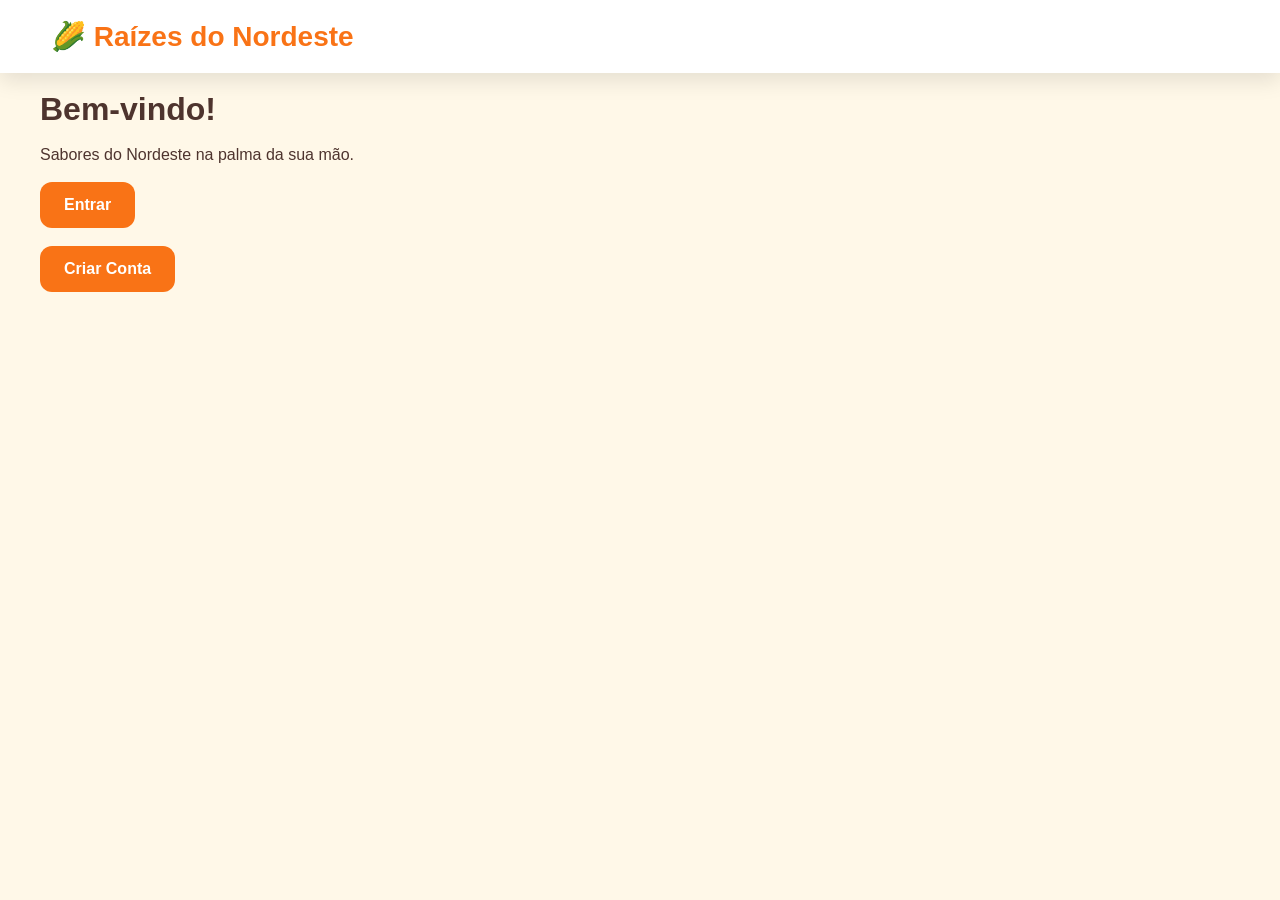
==== index.html @ 1860ddb3 "first commit" ====
<!DOCTYPE html>
<html lang="pt-br">

<head>

    <meta charset="UTF-8">

    <meta name="viewport" content="width=device-width, initial-scale=1.0">

    <title>Raízes do Nordeste</title>

    <link rel="stylesheet" href="css/variables.css">

    <link rel="stylesheet" href="css/style.css">

    <link rel="stylesheet" href="css/responsive.css">

</head>

<body>

    <header>

        <div class="container">

            <div class="logo">

                🌽 Raízes do Nordeste

            </div>

        </div>

    </header>

    <div class="container">

        <br>

        <h1>

            Bem-vindo!

        </h1>

        <br>

        <p>

            Sabores do Nordeste na palma da sua mão.

        </p>

        <br>

        <a href="login.html" class="btn">

            Entrar

        </a>

        <br><br>

        <a href="cadastro.html" class="btn">

            Criar Conta

        </a>

    </div>

    <script src="js/app.js"></script>

</body>

</html>
---- css/variables.css ----
:root{

--primary:#F97316;
--secondary:#2E7D32;
--background:#FFF8E8;
--dark:#4E342E;
--white:#FFFFFF;
--gray:#F5F5F5;
--danger:#D32F2F;

--radius:16px;

--shadow:0 8px 20px rgba(0,0,0,.10);

}
---- css/style.css ----
*{
margin:0;
padding:0;
box-sizing:border-box;
font-family:Inter,Arial,sans-serif;
}

body{

background:var(--background);
color:var(--dark);

}

header{

background:white;
padding:20px;

box-shadow:var(--shadow);

position:sticky;

top:0;

}

.container{

width:95%;
max-width:1200px;

margin:auto;

}

.logo{

font-size:28px;

font-weight:bold;

color:var(--primary);

}

.btn{

display:inline-block;

background:var(--primary);

color:white;

padding:14px 24px;

border:none;

border-radius:12px;

cursor:pointer;

font-size:16px;

transition:.3s;

}

.btn:hover{

transform:scale(1.05);

}

.card{

background:white;

border-radius:16px;

padding:20px;

box-shadow:var(--shadow);

margin-bottom:20px;

}

input{

width:100%;

padding:14px;

margin:10px 0;

border-radius:12px;

border:1px solid #ddd;

}

nav{

display:flex;

justify-content:space-around;

padding:15px;

background:white;

position:fixed;

bottom:0;

width:100%;

box-shadow:0 -3px 10px rgba(0,0,0,.1);

}

form{

display:flex;
flex-direction:column;
gap:15px;

}

label{

display:flex;
align-items:center;
gap:10px;

font-size:14px;

}

h2{

margin-bottom:20px;

}

a{

text-decoration:none;

color:var(--primary);

font-weight:bold;

}

.card{

max-width:500px;

margin:40px auto;

}

.barra{

width:100%;
height:20px;

background:#ddd;

border-radius:20px;

overflow:hidden;

margin-top:20px;

}

#progresso{

width:0%;

height:100%;

background:var(--secondary);

transition:1s;

}

.status{

padding:15px;

background:#F5F5F5;

border-radius:10px;

margin-top:10px;

font-weight:bold;

}
---- css/responsive.css ----
@media(max-width:768px){

.container{

width:95%;

}

}

@media(min-width:1024px){

.grid{

display:grid;

grid-template-columns:repeat(3,1fr);

gap:20px;

}

}
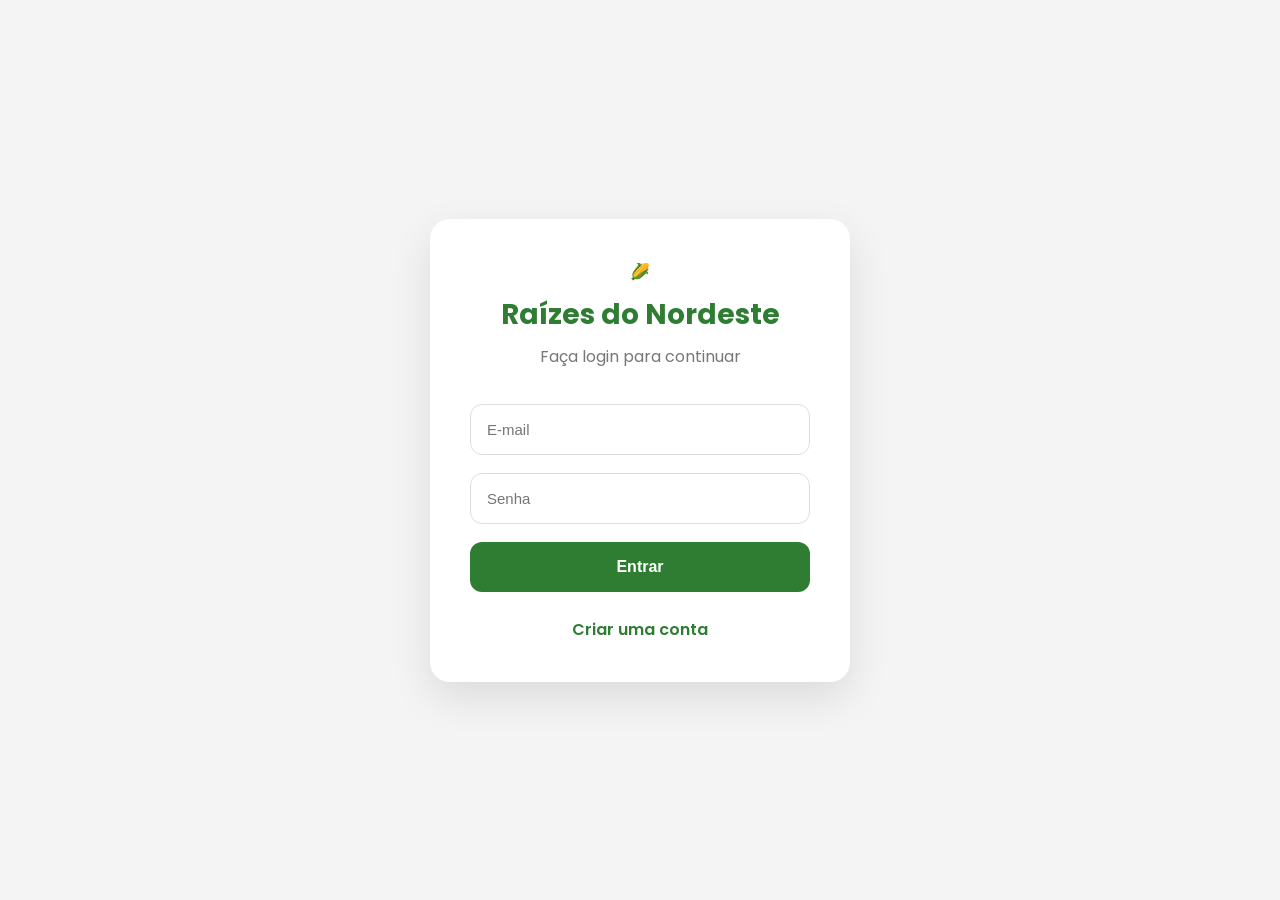
==== commit 4c3f802a: "feat: Reformulação do layout" ====
--- a/index.html
+++ b/index.html
@@ -1,75 +1,73 @@
 <!DOCTYPE html>
-<html lang="pt-br">
+<html lang="pt-BR">
 
 <head>
 
-    <meta charset="UTF-8">
+<meta charset="UTF-8">
+<meta name="viewport" content="width=device-width, initial-scale=1.0">
 
-    <meta name="viewport" content="width=device-width, initial-scale=1.0">
+<title>Login</title>
 
-    <title>Raízes do Nordeste</title>
+<link rel="preconnect" href="https://fonts.googleapis.com">
+<link href="https://fonts.googleapis.com/css2?family=Poppins:wght@300;400;500;600;700&display=swap" rel="stylesheet">
 
-    <link rel="stylesheet" href="css/variables.css">
-
-    <link rel="stylesheet" href="css/style.css">
-
-    <link rel="stylesheet" href="css/responsive.css">
+<link rel="stylesheet" href="css/style.css">
 
 </head>
 
 <body>
 
-    <header>
+<div class="login-page">
 
-        <div class="container">
+<div class="login-card">
 
-            <div class="logo">
+<div class="logo">
 
-                🌽 Raízes do Nordeste
+🌽
 
-            </div>
+<h1>Raízes do Nordeste</h1>
 
-        </div>
+<p>Faça login para continuar</p>
 
-    </header>
+</div>
 
-    <div class="container">
+<form id="loginForm">
 
-        <br>
+<input
+type="email"
+id="email"
+placeholder="E-mail"
+required>
 
-        <h1>
+<input
+type="password"
+id="senha"
+placeholder="Senha"
+required>
 
-            Bem-vindo!
+<button class="btn">
 
-        </h1>
+Entrar
 
-        <br>
+</button>
 
-        <p>
+</form>
 
-            Sabores do Nordeste na palma da sua mão.
+<div class="links">
 
-        </p>
+<a href="cadastro.html">
 
-        <br>
+Criar uma conta
 
-        <a href="login.html" class="btn">
+</a>
 
-            Entrar
+</div>
 
-        </a>
+</div>
 
-        <br><br>
+</div>
 
-        <a href="cadastro.html" class="btn">
-
-            Criar Conta
-
-        </a>
-
-    </div>
-
-    <script src="js/app.js"></script>
+<script src="js/auth.js"></script>
 
 </body>
 
--- a/css/style.css
+++ b/css/style.css
@@ -1,204 +1,768 @@
-*{
-margin:0;
-padding:0;
-box-sizing:border-box;
-font-family:Inter,Arial,sans-serif;
-}
-
-body{
-
-background:var(--background);
-color:var(--dark);
-
-}
-
-header{
+body {
+    margin: 0;
+    font-family: Poppins, sans-serif;
+    background: #f5f5f5;
+    color: #222;
+}
+
+.container {
+    max-width: 430px;
+    margin: auto;
+    min-height: 100vh;
+    background: #fff;
+}
+
+header {
+    background: #2E7D32;
+    color: white;
+    padding: 18px;
+    font-size: 22px;
+    font-weight: bold;
+    text-align: center;
+}
+
+.card {
+    margin: 15px;
+    padding: 18px;
+    border-radius: 15px;
+    background: white;
+    box-shadow: 0 2px 10px rgba(0, 0, 0, .08);
+}
+
+.btn {
+    width: 100%;
+    border: none;
+    padding: 15px;
+    border-radius: 12px;
+    background: #2E7D32;
+    color: white;
+    font-size: 16px;
+    cursor: pointer;
+}
+
+input {
+    width: 100%;
+    padding: 14px;
+    border-radius: 10px;
+    border: 1px solid #ddd;
+    margin-bottom: 15px;
+    box-sizing: border-box;
+}
+
+* {
+    margin: 0;
+    padding: 0;
+    box-sizing: border-box;
+}
+
+body {
+
+    font-family: 'Poppins', sans-serif;
+
+    background: #F4F4F4;
+
+    color: #333;
+
+}
+
+.login-page {
+
+    display: flex;
+
+    justify-content: center;
+
+    align-items: center;
+
+    height: 100vh;
+
+    padding: 20px;
+
+}
+
+.login-card {
+
+    background: white;
+
+    width: 100%;
+
+    max-width: 420px;
+
+    padding: 40px;
+
+    border-radius: 20px;
+
+    box-shadow: 0 15px 40px rgba(0, 0, 0, .1);
+
+}
+
+.logo {
+
+    text-align: center;
+
+    margin-bottom: 35px;
+
+}
+
+.logo h1 {
+
+    font-size: 28px;
+
+    margin-top: 10px;
+
+    color: #2E7D32;
+
+}
+
+.logo p {
+
+    margin-top: 8px;
+
+    color: #777;
+
+}
+
+input {
+
+    width: 100%;
+
+    padding: 16px;
+
+    margin-bottom: 18px;
+
+    border-radius: 12px;
+
+    border: 1px solid #DDD;
+
+    font-size: 15px;
+
+    transition: .3s;
+
+}
+
+input:focus {
+
+    outline: none;
+
+    border-color: #2E7D32;
+
+}
+
+.btn {
+
+    width: 100%;
+
+    padding: 16px;
+
+    border: none;
+
+    border-radius: 12px;
+
+    background: #2E7D32;
+
+    color: white;
+
+    font-size: 16px;
+
+    font-weight: 600;
+
+    cursor: pointer;
+
+    transition: .3s;
+
+}
+
+.btn:hover {
+
+    background: #1B5E20;
+
+}
+
+.links {
+
+    margin-top: 25px;
+
+    text-align: center;
+
+}
+
+.links a {
+
+    text-decoration: none;
+
+    color: #2E7D32;
+
+    font-weight: 600;
+
+}
+
+.check {
+
+    display: flex;
+
+    align-items: flex-start;
+
+    gap: 10px;
+
+    font-size: 14px;
+
+    margin-bottom: 20px;
+
+    color: #666;
+
+}
+
+.check input {
+
+    width: auto;
+
+    margin-top: 3px;
+
+}
+
+header {
+
+    background: #2E7D32;
+
+    padding: 20px;
+
+    color: white;
+
+    text-align: center;
+
+}
+
+.container {
+
+    max-width: 430px;
+
+    margin: auto;
+
+    padding: 20px;
+
+}
+
+.unidade-card {
+
+    background: white;
+
+    padding: 18px;
+
+    margin-top: 18px;
+
+    border-radius: 15px;
+
+    display: flex;
+
+    justify-content: space-between;
+
+    align-items: center;
+
+    box-shadow: 0 5px 15px rgba(0, 0, 0, .08);
+
+}
+
+.unidade-card h3 {
+
+    margin-bottom: 6px;
+
+}
+
+.unidade-card p {
+
+    font-size: 14px;
+
+    color: #777;
+
+    margin-bottom: 6px;
+
+}
+
+.unidade-card span {
+
+    font-size: 13px;
+
+    color: #2E7D32;
+
+    font-weight: 600;
+
+}
+
+.unidade-card button {
+
+    background: #2E7D32;
+
+    border: none;
+
+    color: white;
+
+    padding: 10px 16px;
+
+    border-radius: 10px;
+
+    cursor: pointer;
+
+    font-weight: bold;
+
+    transition: .3s;
+
+}
+
+.unidade-card button:hover {
+
+    background: #1B5E20;
+
+}
+
+.topo{
+
+display:flex;
+
+justify-content:space-between;
+
+align-items:center;
+
+}
+
+.badge{
 
 background:white;
+
+color:#2E7D32;
+
+padding:8px 12px;
+
+border-radius:30px;
+
+font-weight:bold;
+
+}
+
+.categorias{
+
+display:flex;
+
+gap:10px;
+
+overflow:auto;
+
+margin:20px 0;
+
+}
+
+.cat{
+
+border:none;
+
+background:#EEE;
+
+padding:10px 16px;
+
+border-radius:25px;
+
+cursor:pointer;
+
+white-space:nowrap;
+
+}
+
+.cat.ativo{
+
+background:#2E7D32;
+
+color:white;
+
+}
+
+.produtos-grid{
+
+display:grid;
+
+grid-template-columns:1fr 1fr;
+
+gap:15px;
+
+padding-bottom:90px;
+
+}
+
+.produto{
+
+background:white;
+
+border-radius:18px;
+
+padding:15px;
+
+box-shadow:0 5px 15px rgba(0,0,0,.08);
+
+text-align:center;
+
+}
+
+.foto{
+
+font-size:55px;
+
+margin-bottom:15px;
+
+}
+
+.produto h3{
+
+font-size:16px;
+
+margin-bottom:8px;
+
+}
+
+.produto p{
+
+font-size:13px;
+
+color:#777;
+
+margin-bottom:12px;
+
+}
+
+.rodape-card{
+
+display:flex;
+
+justify-content:space-between;
+
+align-items:center;
+
+}
+
+.rodape-card button{
+
+width:38px;
+
+height:38px;
+
+border:none;
+
+border-radius:50%;
+
+background:#2E7D32;
+
+color:white;
+
+font-size:22px;
+
+cursor:pointer;
+
+}
+
+.bottom-nav{
+
+position:fixed;
+
+bottom:0;
+
+left:50%;
+
+transform:translateX(-50%);
+
+width:430px;
+
+max-width:100%;
+
+background:white;
+
+display:flex;
+
+justify-content:space-around;
+
+padding:15px;
+
+box-shadow:0 -5px 15px rgba(0,0,0,.1);
+
+}
+
+.bottom-nav a{
+
+font-size:25px;
+
+text-decoration:none;
+
+}
+
+.bottom-nav .ativo{
+
+color:#2E7D32;
+
+}
+
+.item{
+
+display:flex;
+
+justify-content:space-between;
+
+align-items:center;
+
+background:white;
+
+padding:18px;
+
+border-radius:12px;
+
+margin-bottom:15px;
+
+box-shadow:0 2px 8px rgba(0,0,0,.08);
+
+}
+
+.item h3{
+
+font-size:17px;
+
+margin-bottom:5px;
+
+}
+
+.item p{
+
+font-size:14px;
+
+color:#777;
+
+margin-bottom:8px;
+
+}
+
+.remover{
+
+background:#d32f2f;
+
+color:white;
+
+border:none;
+
+width:35px;
+
+height:35px;
+
+border-radius:50%;
+
+cursor:pointer;
+
+font-size:18px;
+
+}
+
+.resumo{
+
+background:white;
+
 padding:20px;
 
-box-shadow:var(--shadow);
-
-position:sticky;
-
-top:0;
-
-}
-
-.container{
-
-width:95%;
-max-width:1200px;
+border-radius:15px;
+
+box-shadow:0 2px 8px rgba(0,0,0,.08);
+
+margin-top:20px;
+
+margin-bottom:90px;
+
+}
+
+.resumo p,
+
+.resumo h3{
+
+display:flex;
+
+justify-content:space-between;
+
+margin-bottom:15px;
+
+}
+
+.card{
+
+background:white;
+
+padding:20px;
+
+border-radius:12px;
+
+margin-bottom:20px;
+
+box-shadow:0 2px 8px rgba(0,0,0,.08);
+
+}
+
+.card h2{
+
+margin-bottom:15px;
+
+font-size:20px;
+
+}
+
+.opcao{
+
+display:flex;
+
+align-items:center;
+
+gap:10px;
+
+padding:12px 0;
+
+border-bottom:1px solid #eee;
+
+}
+
+.opcao:last-child{
+
+border-bottom:none;
+
+}
+
+.opcao input{
+
+width:auto;
+
+}
+
+.timeline{
+
+margin-top:20px;
+
+margin-bottom:20px;
+
+}
+
+.etapa{
+
+display:flex;
+
+align-items:center;
+
+gap:15px;
+
+color:#999;
+
+font-size:15px;
+
+}
+
+.circulo{
+
+width:18px;
+
+height:18px;
+
+border-radius:50%;
+
+background:#CCC;
+
+}
+
+.ativa{
+
+color:#2E7D32;
+
+font-weight:600;
+
+}
+
+.ativa .circulo{
+
+background:#2E7D32;
+
+}
+
+.linha{
+
+width:2px;
+
+height:35px;
+
+background:#DDD;
+
+margin-left:8px;
+
+margin-top:5px;
+
+margin-bottom:5px;
+
+}
+
+.perfil-card{
+
+text-align:center;
+
+}
+
+.avatar{
+
+width:90px;
+
+height:90px;
 
 margin:auto;
 
-}
-
-.logo{
-
-font-size:28px;
-
-font-weight:bold;
-
-color:var(--primary);
-
-}
-
-.btn{
-
-display:inline-block;
-
-background:var(--primary);
+background:#2E7D32;
+
+border-radius:50%;
+
+display:flex;
+
+justify-content:center;
+
+align-items:center;
+
+font-size:42px;
 
 color:white;
 
-padding:14px 24px;
+margin-bottom:20px;
+
+}
+
+.perfil-card h2{
+
+margin-bottom:8px;
+
+}
+
+.perfil-card p{
+
+color:#777;
+
+}
+
+.linha{
+
+display:flex;
+
+justify-content:space-between;
+
+padding:15px 0;
+
+border-bottom:1px solid #eee;
+
+}
+
+.linha:last-child{
 
 border:none;
 
-border-radius:12px;
-
-cursor:pointer;
-
-font-size:16px;
-
-transition:.3s;
-
-}
-
-.btn:hover{
-
-transform:scale(1.05);
-
-}
-
-.card{
-
-background:white;
-
-border-radius:16px;
-
-padding:20px;
-
-box-shadow:var(--shadow);
-
-margin-bottom:20px;
-
-}
-
-input{
-
-width:100%;
-
-padding:14px;
-
-margin:10px 0;
-
-border-radius:12px;
-
-border:1px solid #ddd;
-
-}
-
-nav{
-
-display:flex;
-
-justify-content:space-around;
-
-padding:15px;
-
-background:white;
-
-position:fixed;
-
-bottom:0;
-
-width:100%;
-
-box-shadow:0 -3px 10px rgba(0,0,0,.1);
-
-}
-
-form{
-
-display:flex;
-flex-direction:column;
-gap:15px;
-
-}
-
-label{
-
-display:flex;
-align-items:center;
-gap:10px;
-
-font-size:14px;
-
-}
-
-h2{
-
-margin-bottom:20px;
-
-}
-
-a{
-
-text-decoration:none;
-
-color:var(--primary);
-
-font-weight:bold;
-
-}
-
-.card{
-
-max-width:500px;
-
-margin:40px auto;
-
-}
-
-.barra{
-
-width:100%;
-height:20px;
-
-background:#ddd;
-
-border-radius:20px;
-
-overflow:hidden;
-
-margin-top:20px;
-
-}
-
-#progresso{
-
-width:0%;
-
-height:100%;
-
-background:var(--secondary);
-
-transition:1s;
-
-}
-
-.status{
-
-padding:15px;
-
-background:#F5F5F5;
-
-border-radius:10px;
-
-margin-top:10px;
-
-font-weight:bold;
+}
+
+.sair{
+
+background:#d32f2f;
+
+}
+
+.sair:hover{
+
+background:#b71c1c;
 
 }
